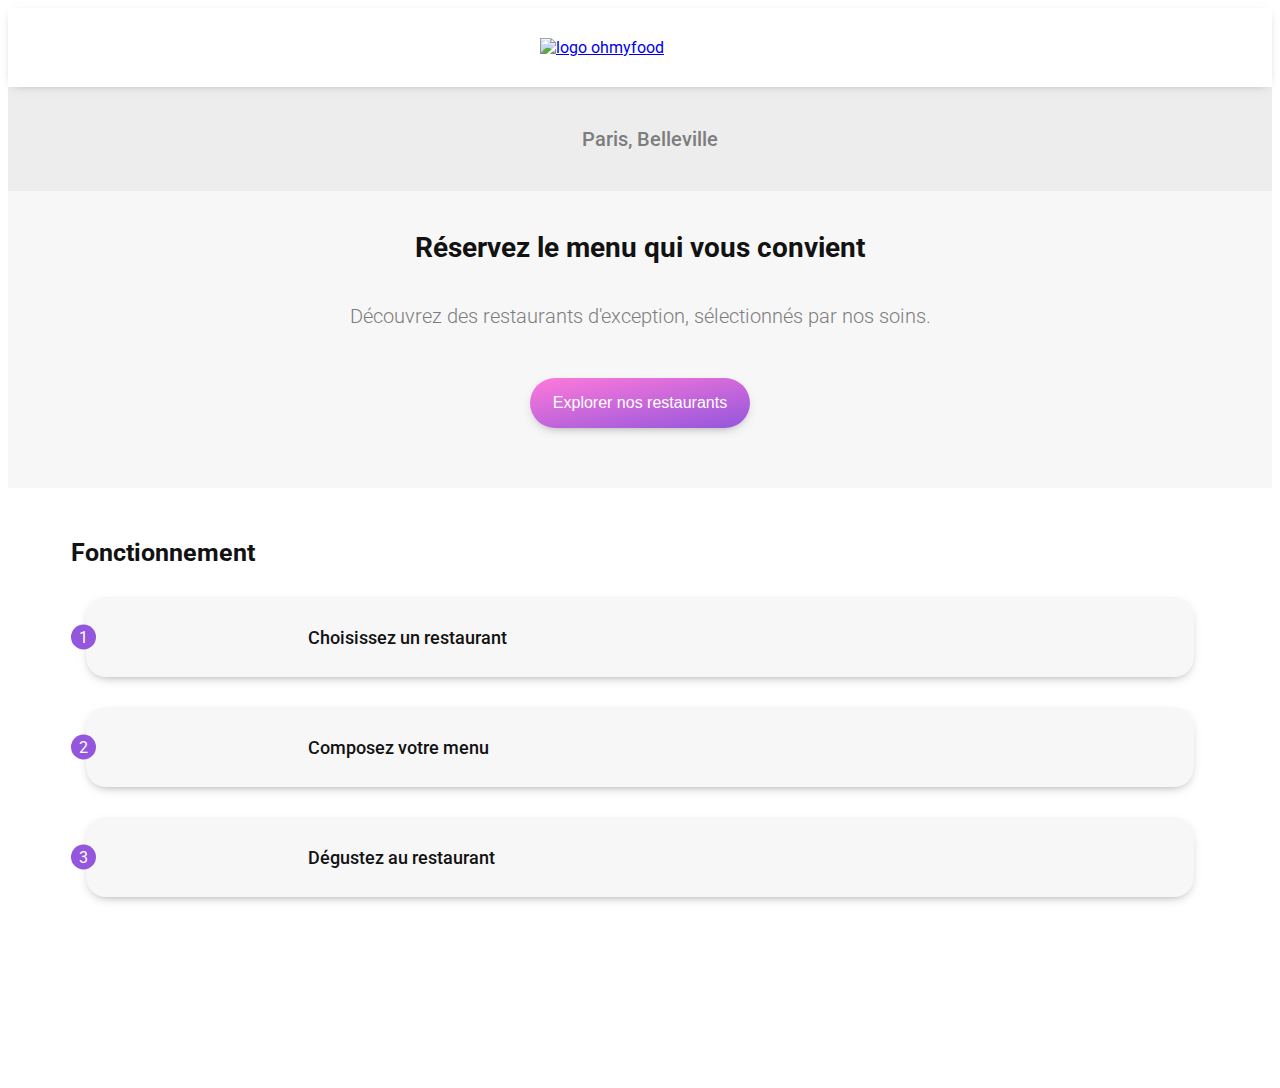
==== index.html @ c69677ab "Creation des section location, menu d'exploration et instructions" ====
<!DOCTYPE html>
<html lang="fr">

<head>
    <meta charset="UTF-8">
    <meta http-equiv="X-UA-Compatible" content="IE=edge">
    <meta name="viewport" content="width=device-width, initial-scale=1.0">
    <link rel="stylesheet" href="normalise.css">
    <link rel="stylesheet" href="css/main.css">
    <script src="https://kit.fontawesome.com/1bbc083b7a.js" crossorigin="anonymous"></script>
    <title>Ohmyfood</title>
</head>

<body>
    <header>
        <nav>
            <a href="#"><img src="Content/images/logo/ohmyfood.png" alt="logo ohmyfood"></a>
        </nav>
    </header>

    <main>
        <div class="location">
            <i class="fa-solid fa-location-dot"></i>
            <p>Paris, Belleville</p>
        </div>

        <section class="menu_exploration">
            <h1>Réservez le menu qui vous convient</h1>
            <p>Découvrez des restaurants d'exception, sélectionnés par nos soins.</p>
            <a href="#"><button class="btn_exploration btn-pink">Explorer nos restaurants</button></a>
        </section>

        <section class="instructions">
            <h2>Fonctionnement</h2>

            <div class="instructions_step">
                <span>1</span>
                <i class="fa-solid fa-mobile-screen"></i>
                <p>Choisissez un restaurant</p>
            </div>

            <div class="instructions_step">
                <span>2</span>
                <i class="fa-solid fa-list"></i>
                <p>Composez votre menu</p>

            </div>
            <div class="instructions_step">
                <span>3</span>
                <i class="fa-solid fa-store"></i>
                <p>Dégustez au restaurant</p>
            </div>

        </section>
    </main>

</body>

</html>
---- css/main.css ----
@import url("https://fonts.googleapis.com/css2?family=Roboto:wght@100;300;400;500;700;900&display=swap");
html {
  -webkit-box-sizing: border-box;
          box-sizing: border-box;
}

h2 {
  font-size: 25px;
  font-weight: 700;
  color: #121212;
}

body {
  font-family: 'Roboto', sans-serif;
}

header {
  -webkit-box-shadow: 0px 2px 10px -6px #7D7D7D;
          box-shadow: 0px 2px 10px -6px #7D7D7D;
  z-index: z;
}

header img {
  display: block;
  width: 200px;
  height: auto;
  margin: auto;
  padding: 30px 0;
}

.location {
  position: relative;
  z-index: -1;
  display: -webkit-box;
  display: -ms-flexbox;
  display: flex;
  -webkit-box-orient: horizontal;
  -webkit-box-direction: normal;
      -ms-flex-direction: row;
          flex-direction: row;
  -webkit-box-align: center;
      -ms-flex-align: center;
          align-items: center;
  -webkit-box-pack: center;
      -ms-flex-pack: center;
          justify-content: center;
  background-color: #EDEDED;
  padding: 20px 0;
}

.location i,
.location p {
  padding: 0 10px;
  font-size: 20px;
}

.location p {
  font-weight: 500;
  color: #7D7D7D;
}

.menu_exploration {
  background-color: #F7F7F7;
  display: -webkit-box;
  display: -ms-flexbox;
  display: flex;
  -webkit-box-orient: vertical;
  -webkit-box-direction: normal;
      -ms-flex-direction: column;
          flex-direction: column;
  -webkit-box-align: center;
      -ms-flex-align: center;
          align-items: center;
  -webkit-box-pack: space-evenly;
      -ms-flex-pack: space-evenly;
          justify-content: space-evenly;
}

.menu_exploration h1 {
  margin: 40px 0 20px 0;
  font-size: 28px;
  font-weight: 700;
  width: 70%;
  text-align: center;
  color: #121212;
}

.menu_exploration p {
  font-size: 20px;
  font-weight: 300;
  width: 80%;
  color: #7D7D7D;
  text-align: center;
}

.menu_exploration .btn_exploration {
  margin: 30px 0 60px 0;
  background: linear-gradient(170deg, #FF79DA, #9356DC);
  border: none;
  color: white;
  width: 220px;
  height: 50px;
  border-radius: 25px;
  font-size: 16px;
  font-weight: 300;
  -webkit-box-shadow: 0px 4px 12px -6px #7D7D7D;
          box-shadow: 0px 4px 12px -6px #7D7D7D;
  -webkit-transform: scale(1);
          transform: scale(1);
}

.menu_exploration .btn_exploration:hover {
  cursor: pointer;
  -webkit-transition: -webkit-transform 200ms ease, -webkit-box-shadow 200ms ease;
  transition: -webkit-transform 200ms ease, -webkit-box-shadow 200ms ease;
  transition: transform 200ms ease, box-shadow 200ms ease;
  transition: transform 200ms ease, box-shadow 200ms ease, -webkit-transform 200ms ease, -webkit-box-shadow 200ms ease;
  -webkit-transform: scale(1.05);
          transform: scale(1.05);
  -webkit-box-shadow: 0px 8px 20px -8px #7D7D7D;
          box-shadow: 0px 8px 20px -8px #7D7D7D;
}

.instructions {
  width: 90%;
  height: 500px;
  margin: 50px auto;
}

.instructions_step {
  position: relative;
  display: -webkit-box;
  display: -ms-flexbox;
  display: flex;
  -webkit-box-orient: horizontal;
  -webkit-box-direction: normal;
      -ms-flex-direction: row;
          flex-direction: row;
  -webkit-box-align: center;
      -ms-flex-align: center;
          align-items: center;
  background-color: #F7F7F7;
  height: 80px;
  margin: 30px 15px;
  border-radius: 20px;
  -webkit-box-shadow: 0px 4px 12px -6px #7D7D7D;
          box-shadow: 0px 4px 12px -6px #7D7D7D;
}

.instructions_step span {
  display: -webkit-box;
  display: -ms-flexbox;
  display: flex;
  -webkit-box-align: center;
      -ms-flex-align: center;
          align-items: center;
  -webkit-box-pack: center;
      -ms-flex-pack: center;
          justify-content: center;
  position: absolute;
  top: 50%;
  left: -15px;
  -webkit-transform: translate(0, -50%);
          transform: translate(0, -50%);
  background-color: #9356DC;
  color: white;
  width: 25px;
  height: 25px;
  border-radius: 50%;
}

.instructions_step i {
  width: 10px;
  font-size: 20px;
  margin: auto;
  color: #7D7D7D;
}

.instructions_step p {
  width: 80%;
  font-size: 18px;
  font-weight: 500;
  color: #121212;
}

.instructions_step:hover {
  -webkit-transition: background-color 200ms ease;
  transition: background-color 200ms ease;
  background: #f4eefc;
}

.instructions_step:hover i {
  color: #9356DC;
}
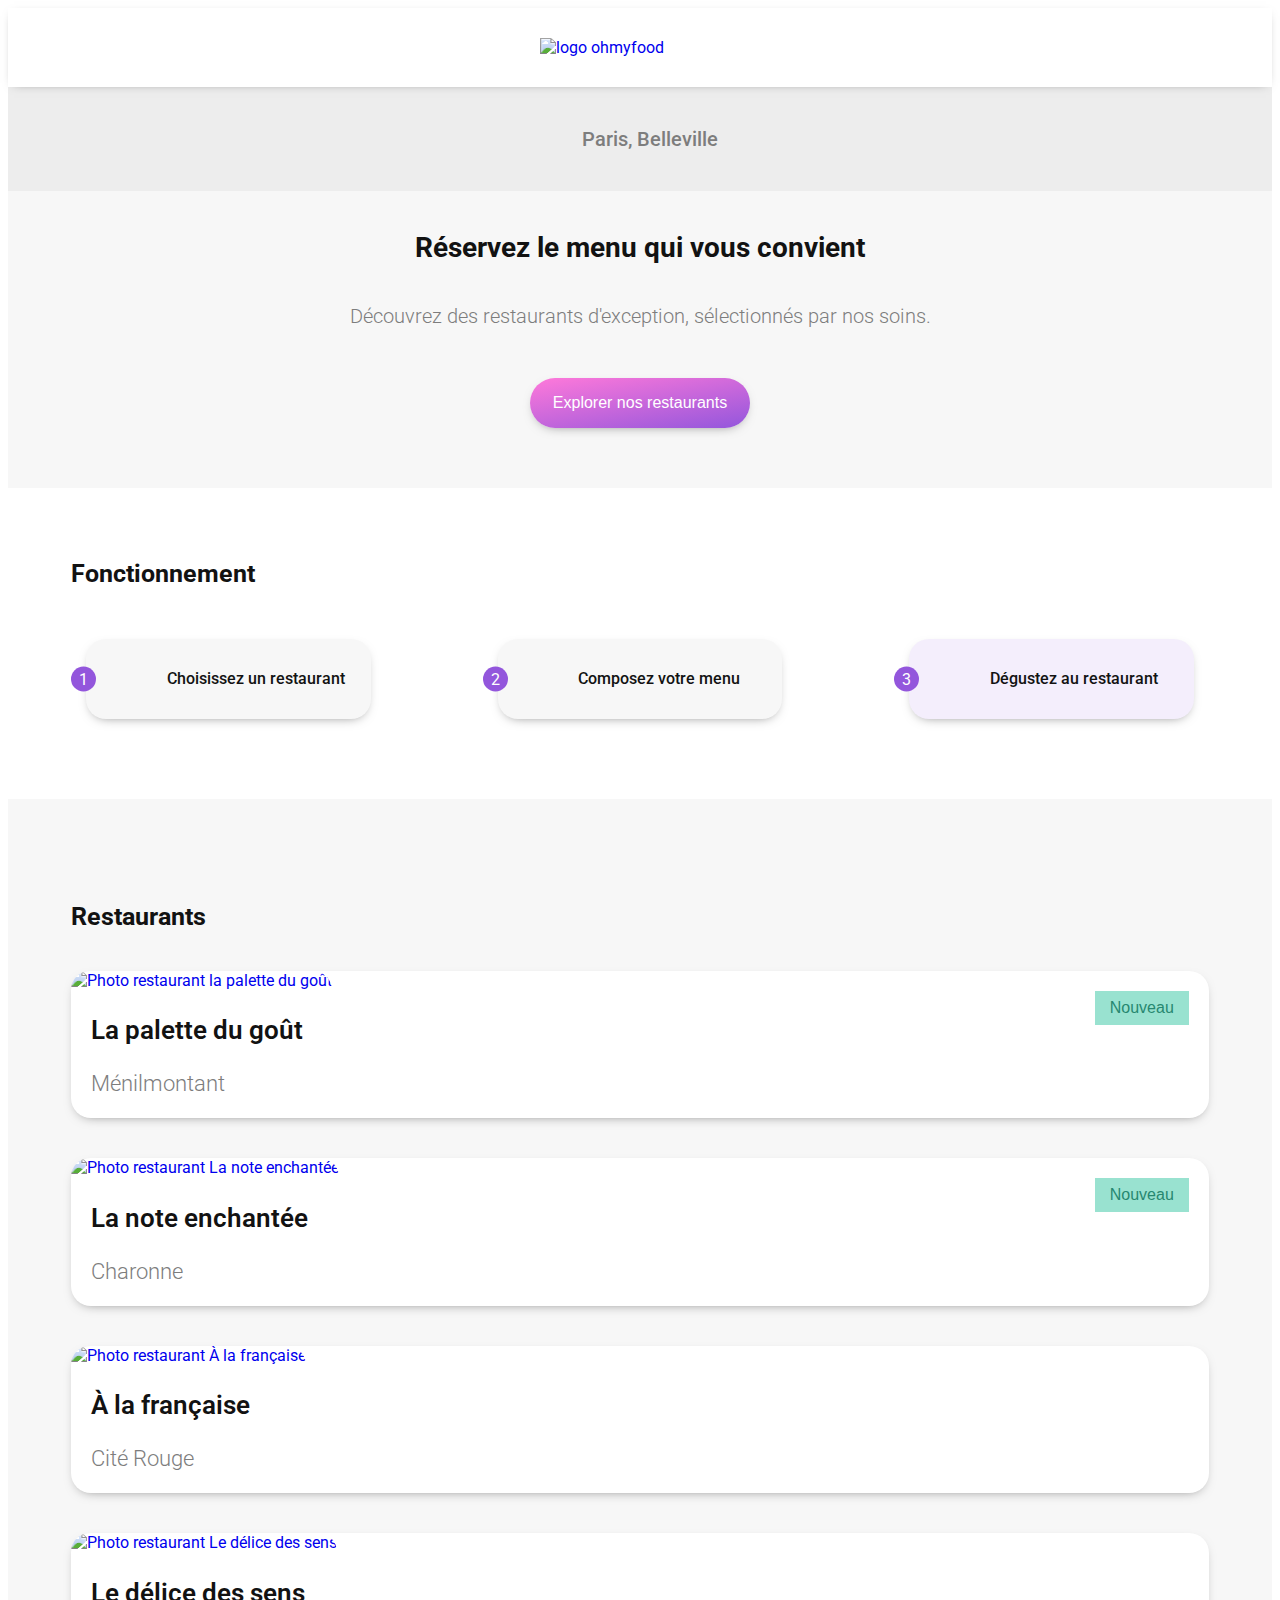
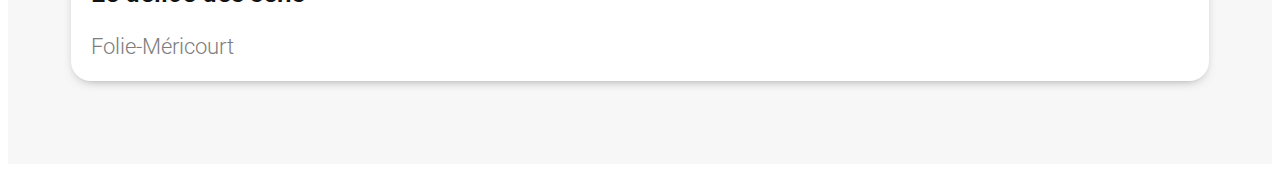
==== commit 27f1d30a: "Ajout de la section Restaurants" ====
--- a/index.html
+++ b/index.html
@@ -27,7 +27,7 @@
         <section class="menu_exploration">
             <h1>Réservez le menu qui vous convient</h1>
             <p>Découvrez des restaurants d'exception, sélectionnés par nos soins.</p>
-            <a href="#"><button class="btn_exploration btn-pink">Explorer nos restaurants</button></a>
+            <a href="#restaurants"><button class="btn_exploration btn-pink">Explorer nos restaurants</button></a>
         </section>
 
         <section class="instructions">
@@ -43,13 +43,69 @@
                 <span>2</span>
                 <i class="fa-solid fa-list"></i>
                 <p>Composez votre menu</p>
+            </div>
 
-            </div>
             <div class="instructions_step">
                 <span>3</span>
                 <i class="fa-solid fa-store"></i>
                 <p>Dégustez au restaurant</p>
             </div>
+        </section>
+
+        <section class="restaurants_container" id="restaurants">
+            <h2>Restaurants</h2>
+            <article class="restaurant_article">
+                <a href="#">
+                    <img src="Content/images/restaurants/jay-wennington-N_Y88TWmGwA-unsplash.jpg"
+                        alt="Photo restaurant la palette du goût">
+                    <button class="btn_new">Nouveau</button>
+                    <div>
+                        <h3>La palette du goût</h3>
+                        <p>Ménilmontant</p>
+                    </div>
+                </a>
+                <i class="fa-solid fa-heart"></i>
+            </article>
+
+            <article class="restaurant_article">
+                <a href="#">
+                    <img src="Content/images/restaurants/stil-u2Lp8tXIcjw-unsplash.jpg"
+                        alt="Photo restaurant La note enchantée">
+                    <button class="btn_new">Nouveau</button>
+                    <div>
+                        <h3>La note enchantée </h3>
+                        <p>Charonne</p>
+                    </div>
+                </a>
+                <i class="fa-solid fa-heart"></i>
+            </article>
+
+            <article class="restaurant_article">
+                <a href="#">
+                    <img src="Content/images/restaurants/toa-heftiba-DQKerTsQwi0-unsplash.jpg"
+                        alt="Photo restaurant À la française">
+
+                    <div>
+                        <h3>À la française </h3>
+                        <p>Cité Rouge</p>
+                    </div>
+                </a>
+                <i class="fa-solid fa-heart"></i>
+            </article>
+
+            <article class="restaurant_article">
+                <a href="#">
+                    <img src="Content/images/restaurants/louis-hansel-shotsoflouis-qNBGVyOCY8Q-unsplash.jpg"
+                        alt="Photo restaurant Le délice des sens">
+
+                    <div>
+                        <h3>Le délice des sens </h3>
+                        <p>Folie-Méricourt</p>
+
+                    </div>
+                </a>
+                <i class="fa-solid fa-heart"></i>
+            </article>
 
         </section>
     </main>
--- a/css/main.css
+++ b/css/main.css
@@ -1,7 +1,176 @@
 @import url("https://fonts.googleapis.com/css2?family=Roboto:wght@100;300;400;500;700;900&display=swap");
+@-webkit-keyframes btn-hover {
+  0% {
+    -webkit-transform: scale(1);
+            transform: scale(1);
+  }
+  50% {
+    -webkit-transform: scale(1.1);
+            transform: scale(1.1);
+  }
+  100% {
+    -webkit-transform: scale(1);
+            transform: scale(1);
+  }
+}
+@keyframes btn-hover {
+  0% {
+    -webkit-transform: scale(1);
+            transform: scale(1);
+  }
+  50% {
+    -webkit-transform: scale(1.1);
+            transform: scale(1.1);
+  }
+  100% {
+    -webkit-transform: scale(1);
+            transform: scale(1);
+  }
+}
+
+@-webkit-keyframes hearthover {
+  0% {
+    -webkit-animation-timing-function: ease-out;
+            animation-timing-function: ease-out;
+    -webkit-transform: scale(1);
+            transform: scale(1);
+    -webkit-transform-origin: center center;
+            transform-origin: center center;
+  }
+  10% {
+    -webkit-animation-timing-function: ease-in;
+            animation-timing-function: ease-in;
+    -webkit-transform: scale(0.91);
+            transform: scale(0.91);
+  }
+  17% {
+    -webkit-animation-timing-function: ease-out;
+            animation-timing-function: ease-out;
+    -webkit-transform: scale(0.98);
+            transform: scale(0.98);
+  }
+  33% {
+    -webkit-animation-timing-function: ease-in;
+            animation-timing-function: ease-in;
+    -webkit-transform: scale(0.87);
+            transform: scale(0.87);
+  }
+  45% {
+    -webkit-animation-timing-function: ease-out;
+            animation-timing-function: ease-out;
+    -webkit-transform: scale(1);
+            transform: scale(1);
+  }
+}
+
+@keyframes hearthover {
+  0% {
+    -webkit-animation-timing-function: ease-out;
+            animation-timing-function: ease-out;
+    -webkit-transform: scale(1);
+            transform: scale(1);
+    -webkit-transform-origin: center center;
+            transform-origin: center center;
+  }
+  10% {
+    -webkit-animation-timing-function: ease-in;
+            animation-timing-function: ease-in;
+    -webkit-transform: scale(0.91);
+            transform: scale(0.91);
+  }
+  17% {
+    -webkit-animation-timing-function: ease-out;
+            animation-timing-function: ease-out;
+    -webkit-transform: scale(0.98);
+            transform: scale(0.98);
+  }
+  33% {
+    -webkit-animation-timing-function: ease-in;
+            animation-timing-function: ease-in;
+    -webkit-transform: scale(0.87);
+            transform: scale(0.87);
+  }
+  45% {
+    -webkit-animation-timing-function: ease-out;
+            animation-timing-function: ease-out;
+    -webkit-transform: scale(1);
+            transform: scale(1);
+  }
+}
+
+@-webkit-keyframes heart-is-liked {
+  0% {
+    color: #7D7D7D;
+    -webkit-transform: scale3d(1, 1, 1);
+            transform: scale3d(1, 1, 1);
+  }
+  30% {
+    -webkit-transform: scale3d(1.25, 0.75, 1);
+            transform: scale3d(1.25, 0.75, 1);
+  }
+  40% {
+    -webkit-transform: scale3d(0.75, 1.25, 1);
+            transform: scale3d(0.75, 1.25, 1);
+  }
+  50% {
+    -webkit-transform: scale3d(1.15, 0.85, 1);
+            transform: scale3d(1.15, 0.85, 1);
+  }
+  65% {
+    -webkit-transform: scale3d(0.95, 1.05, 1);
+            transform: scale3d(0.95, 1.05, 1);
+  }
+  75% {
+    -webkit-transform: scale3d(1.05, 0.95, 1);
+            transform: scale3d(1.05, 0.95, 1);
+  }
+  100% {
+    color: #9356DC;
+    -webkit-transform: scale3d(1, 1, 1);
+            transform: scale3d(1, 1, 1);
+  }
+}
+
+@keyframes heart-is-liked {
+  0% {
+    color: #7D7D7D;
+    -webkit-transform: scale3d(1, 1, 1);
+            transform: scale3d(1, 1, 1);
+  }
+  30% {
+    -webkit-transform: scale3d(1.25, 0.75, 1);
+            transform: scale3d(1.25, 0.75, 1);
+  }
+  40% {
+    -webkit-transform: scale3d(0.75, 1.25, 1);
+            transform: scale3d(0.75, 1.25, 1);
+  }
+  50% {
+    -webkit-transform: scale3d(1.15, 0.85, 1);
+            transform: scale3d(1.15, 0.85, 1);
+  }
+  65% {
+    -webkit-transform: scale3d(0.95, 1.05, 1);
+            transform: scale3d(0.95, 1.05, 1);
+  }
+  75% {
+    -webkit-transform: scale3d(1.05, 0.95, 1);
+            transform: scale3d(1.05, 0.95, 1);
+  }
+  100% {
+    color: #9356DC;
+    -webkit-transform: scale3d(1, 1, 1);
+            transform: scale3d(1, 1, 1);
+  }
+}
+
 html {
   -webkit-box-sizing: border-box;
           box-sizing: border-box;
+}
+
+* {
+  text-decoration: none;
 }
 
 h2 {
@@ -28,73 +197,7 @@
   padding: 30px 0;
 }
 
-.location {
-  position: relative;
-  z-index: -1;
-  display: -webkit-box;
-  display: -ms-flexbox;
-  display: flex;
-  -webkit-box-orient: horizontal;
-  -webkit-box-direction: normal;
-      -ms-flex-direction: row;
-          flex-direction: row;
-  -webkit-box-align: center;
-      -ms-flex-align: center;
-          align-items: center;
-  -webkit-box-pack: center;
-      -ms-flex-pack: center;
-          justify-content: center;
-  background-color: #EDEDED;
-  padding: 20px 0;
-}
-
-.location i,
-.location p {
-  padding: 0 10px;
-  font-size: 20px;
-}
-
-.location p {
-  font-weight: 500;
-  color: #7D7D7D;
-}
-
-.menu_exploration {
-  background-color: #F7F7F7;
-  display: -webkit-box;
-  display: -ms-flexbox;
-  display: flex;
-  -webkit-box-orient: vertical;
-  -webkit-box-direction: normal;
-      -ms-flex-direction: column;
-          flex-direction: column;
-  -webkit-box-align: center;
-      -ms-flex-align: center;
-          align-items: center;
-  -webkit-box-pack: space-evenly;
-      -ms-flex-pack: space-evenly;
-          justify-content: space-evenly;
-}
-
-.menu_exploration h1 {
-  margin: 40px 0 20px 0;
-  font-size: 28px;
-  font-weight: 700;
-  width: 70%;
-  text-align: center;
-  color: #121212;
-}
-
-.menu_exploration p {
-  font-size: 20px;
-  font-weight: 300;
-  width: 80%;
-  color: #7D7D7D;
-  text-align: center;
-}
-
-.menu_exploration .btn_exploration {
-  margin: 30px 0 60px 0;
+.btn-pink {
   background: linear-gradient(170deg, #FF79DA, #9356DC);
   border: none;
   color: white;
@@ -109,22 +212,18 @@
           transform: scale(1);
 }
 
-.menu_exploration .btn_exploration:hover {
-  cursor: pointer;
-  -webkit-transition: -webkit-transform 200ms ease, -webkit-box-shadow 200ms ease;
-  transition: -webkit-transform 200ms ease, -webkit-box-shadow 200ms ease;
-  transition: transform 200ms ease, box-shadow 200ms ease;
-  transition: transform 200ms ease, box-shadow 200ms ease, -webkit-transform 200ms ease, -webkit-box-shadow 200ms ease;
+.btn-pink:not(:hover) {
+  -webkit-animation: btn-hover 1s ease 2s 1 normal forwards;
+          animation: btn-hover 1s ease 2s 1 normal forwards;
+}
+
+.btn-pink:hover {
   -webkit-transform: scale(1.05);
           transform: scale(1.05);
-  -webkit-box-shadow: 0px 8px 20px -8px #7D7D7D;
-          box-shadow: 0px 8px 20px -8px #7D7D7D;
-}
-
-.instructions {
-  width: 90%;
-  height: 500px;
-  margin: 50px auto;
+  -webkit-transition: -webkit-transform 200ms ease-in-out;
+  transition: -webkit-transform 200ms ease-in-out;
+  transition: transform 200ms ease-in-out;
+  transition: transform 200ms ease-in-out, -webkit-transform 200ms ease-in-out;
 }
 
 .instructions_step {
@@ -183,12 +282,210 @@
   color: #121212;
 }
 
-.instructions_step:hover {
-  -webkit-transition: background-color 200ms ease;
-  transition: background-color 200ms ease;
+.instructions_step:nth-child(4) {
   background: #f4eefc;
 }
 
-.instructions_step:hover i {
+.instructions_step:nth-child(4) i {
   color: #9356DC;
 }
+
+.btn_new {
+  background-color: #99E2D0;
+  color: #278870;
+  border: none;
+  padding: 8px 15px;
+  font-size: 16px;
+  font-weight: 400;
+}
+
+.restaurant_article {
+  height: auto;
+  margin: 20px 0;
+  position: relative;
+  border-radius: 20px;
+  -webkit-box-shadow: 0px 4px 12px -6px #7D7D7D;
+          box-shadow: 0px 4px 12px -6px #7D7D7D;
+  background-color: white;
+}
+
+.restaurant_article .btn_new {
+  position: absolute;
+  top: 0%;
+  right: 0%;
+  margin: 20px;
+}
+
+.restaurant_article img {
+  width: 100%;
+  height: 180px;
+  -o-object-fit: cover;
+     object-fit: cover;
+  border-top-left-radius: 20px;
+  border-top-right-radius: 20px;
+}
+
+.restaurant_article div {
+  width: 100%;
+  font-size: 22px;
+  width: 50%;
+  margin: 20px;
+}
+
+.restaurant_article div h3 {
+  font-weight: 600;
+  color: #121212;
+}
+
+.restaurant_article div p {
+  font-weight: 300;
+  margin-top: 10px;
+  color: #7D7D7D;
+}
+
+.restaurant_article i {
+  position: absolute;
+  bottom: 5%;
+  right: 2%;
+  font-size: 30px;
+  margin: 20px;
+  color: #121212;
+  -webkit-transform: translate(0%, 0%);
+          transform: translate(0%, 0%);
+  color: #7D7D7D;
+}
+
+.restaurant_article i:hover {
+  -webkit-animation: hearthover 2s ease 0s infinite normal forwards;
+          animation: hearthover 2s ease 0s infinite normal forwards;
+}
+
+.restaurant_article i:active {
+  -webkit-animation: heart-is-liked 2s ease 0s 1 normal forwards;
+          animation: heart-is-liked 2s ease 0s 1 normal forwards;
+}
+
+.location {
+  position: relative;
+  z-index: -1;
+  display: -webkit-box;
+  display: -ms-flexbox;
+  display: flex;
+  -webkit-box-orient: horizontal;
+  -webkit-box-direction: normal;
+      -ms-flex-direction: row;
+          flex-direction: row;
+  -webkit-box-align: center;
+      -ms-flex-align: center;
+          align-items: center;
+  -webkit-box-pack: center;
+      -ms-flex-pack: center;
+          justify-content: center;
+  background-color: #EDEDED;
+  padding: 20px 0;
+}
+
+.location i,
+.location p {
+  padding: 0 10px;
+  font-size: 20px;
+}
+
+.location p {
+  font-weight: 500;
+  color: #7D7D7D;
+}
+
+.menu_exploration {
+  background-color: #F7F7F7;
+  display: -webkit-box;
+  display: -ms-flexbox;
+  display: flex;
+  -webkit-box-orient: vertical;
+  -webkit-box-direction: normal;
+      -ms-flex-direction: column;
+          flex-direction: column;
+  -webkit-box-align: center;
+      -ms-flex-align: center;
+          align-items: center;
+  -webkit-box-pack: space-evenly;
+      -ms-flex-pack: space-evenly;
+          justify-content: space-evenly;
+}
+
+.menu_exploration h1 {
+  margin: 40px 0 20px 0;
+  font-size: 28px;
+  font-weight: 700;
+  width: 70%;
+  text-align: center;
+  color: #121212;
+}
+
+.menu_exploration p {
+  font-size: 20px;
+  font-weight: 300;
+  width: 80%;
+  color: #7D7D7D;
+  text-align: center;
+}
+
+.menu_exploration .btn_exploration {
+  margin: 30px 0 60px 0;
+}
+
+.instructions {
+  width: 90%;
+  height: 380px;
+  margin: 50px auto;
+}
+
+.restaurants_container {
+  height: auto;
+  display: -webkit-box;
+  display: -ms-flexbox;
+  display: flex;
+  -webkit-box-orient: vertical;
+  -webkit-box-direction: normal;
+      -ms-flex-direction: column;
+          flex-direction: column;
+  -webkit-box-pack: space-evenly;
+      -ms-flex-pack: space-evenly;
+          justify-content: space-evenly;
+  margin: auto;
+  padding: 5%;
+  background-color: #F7F7F7;
+}
+
+.restaurants_container h2 {
+  margin: 40px 0 20px 0;
+}
+
+@media (min-width: 902px) {
+  .instructions {
+    display: -webkit-box;
+    display: -ms-flexbox;
+    display: flex;
+    -webkit-box-orient: horizontal;
+    -webkit-box-direction: normal;
+        -ms-flex-direction: row;
+            flex-direction: row;
+    -ms-flex-wrap: wrap;
+        flex-wrap: wrap;
+    -webkit-box-pack: justify;
+        -ms-flex-pack: justify;
+            justify-content: space-between;
+    height: auto;
+  }
+  .instructions h2 {
+    width: 100%;
+  }
+  .instructions_step {
+    width: 25%;
+  }
+  .instructions_step p {
+    width: 70%;
+    font-size: 16px;
+    margin: 5px;
+  }
+}
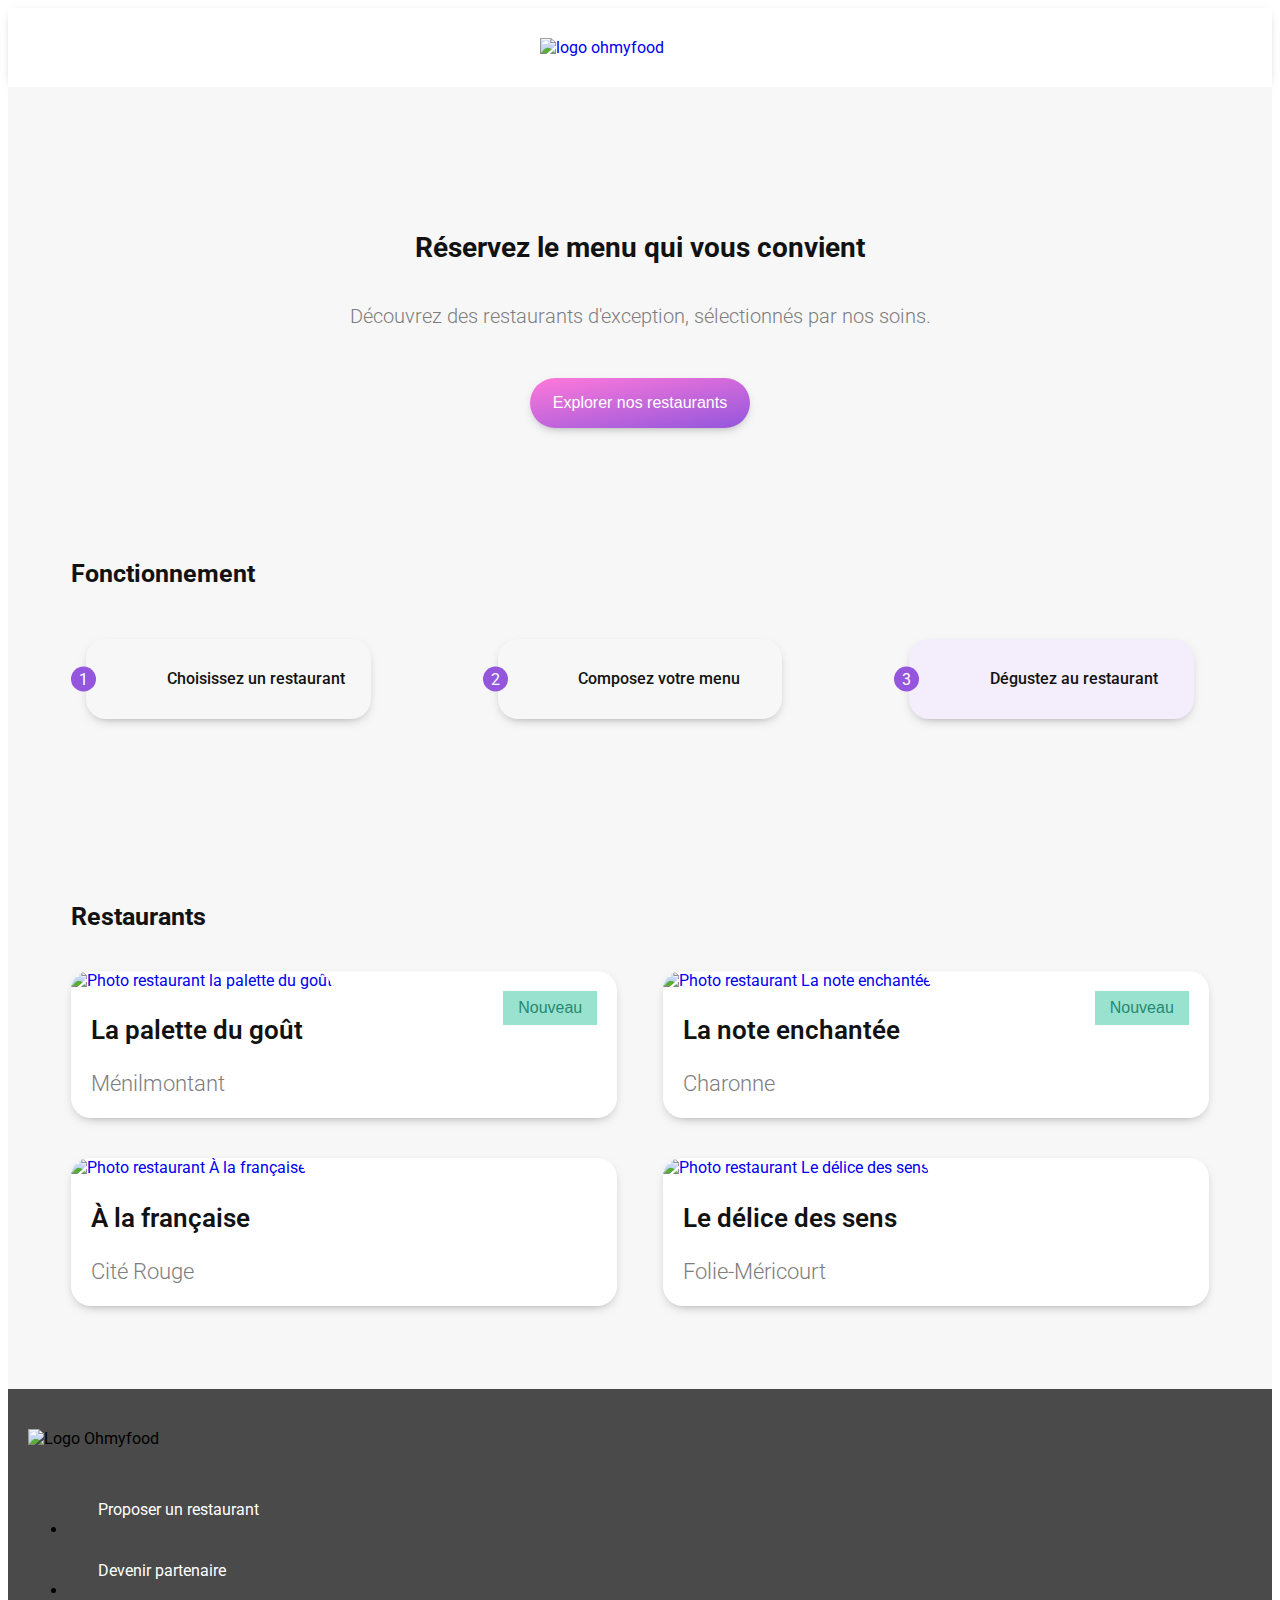
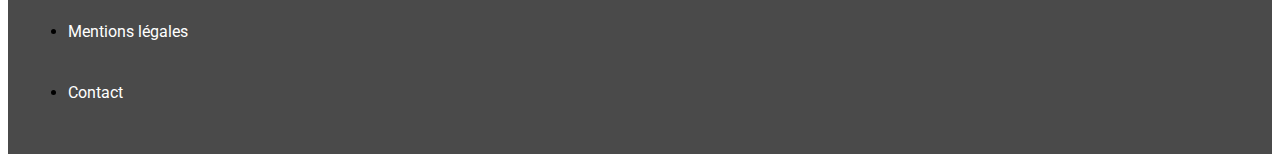
==== commit 6157d981: "Creation de la page de menu la palette du gout" ====
--- a/index.html
+++ b/index.html
@@ -5,7 +5,7 @@
     <meta charset="UTF-8">
     <meta http-equiv="X-UA-Compatible" content="IE=edge">
     <meta name="viewport" content="width=device-width, initial-scale=1.0">
-    <link rel="stylesheet" href="normalise.css">
+    <link rel="stylesheet" href="css/normalise.css">
     <link rel="stylesheet" href="css/main.css">
     <script src="https://kit.fontawesome.com/1bbc083b7a.js" crossorigin="anonymous"></script>
     <title>Ohmyfood</title>
@@ -53,7 +53,9 @@
         </section>
 
         <section class="restaurants_container" id="restaurants">
+
             <h2>Restaurants</h2>
+
             <article class="restaurant_article">
                 <a href="#">
                     <img src="Content/images/restaurants/jay-wennington-N_Y88TWmGwA-unsplash.jpg"
@@ -64,7 +66,8 @@
                         <p>Ménilmontant</p>
                     </div>
                 </a>
-                <i class="fa-solid fa-heart"></i>
+                <i class="btn_heart fa-solid fa-heart"></i>
+
             </article>
 
             <article class="restaurant_article">
@@ -77,7 +80,7 @@
                         <p>Charonne</p>
                     </div>
                 </a>
-                <i class="fa-solid fa-heart"></i>
+                <i class="btn_heart fa-regular fa-heart "></i>
             </article>
 
             <article class="restaurant_article">
@@ -90,7 +93,7 @@
                         <p>Cité Rouge</p>
                     </div>
                 </a>
-                <i class="fa-solid fa-heart"></i>
+                <i class="btn_heart fa-solid fa-heart"></i>
             </article>
 
             <article class="restaurant_article">
@@ -104,12 +107,41 @@
 
                     </div>
                 </a>
-                <i class="fa-solid fa-heart"></i>
+                <i class="btn_heart fa-solid fa-heart"></i>
             </article>
 
         </section>
     </main>
 
+    <footer>
+        <div class="footer">
+            <img src="Content/images/logo/ohmyfood@2x.svg" alt="Logo Ohmyfood">
+            <ul>
+                <li>
+                    <a href="#">
+                        <i class="fa-solid fa-utensils"></i>
+                        <p>Proposer un restaurant</p>
+                    </a>
+                </li>
+                <li>
+                    <a href="#">
+                        <i class="fa-solid fa-handshake-angle"></i>
+                        <p>Devenir partenaire</p>
+                    </a>
+                </li>
+                <li>
+                    <a href="#">
+                        <p>Mentions légales</p>
+                    </a>
+                </li>
+                <li>
+                    <a href="#">
+                        <p>Contact</p>
+                    </a>
+                </li>
+            </ul>
+        </div>
+    </footer>
 </body>
 
 </html>--- a/css/main.css
+++ b/css/main.css
@@ -1,5 +1,5 @@
-@import url("https://fonts.googleapis.com/css2?family=Roboto:wght@100;300;400;500;700;900&display=swap");
-@-webkit-keyframes btn-hover {
+@import url("https://fonts.googleapis.com/css2?family=Roboto:wght@100;300;400;500;700;900&family=Shrikhand&display=swap");
+@-webkit-keyframes btn-grab-attention {
   0% {
     -webkit-transform: scale(1);
             transform: scale(1);
@@ -13,7 +13,7 @@
             transform: scale(1);
   }
 }
-@keyframes btn-hover {
+@keyframes btn-grab-attention {
   0% {
     -webkit-transform: scale(1);
             transform: scale(1);
@@ -25,6 +25,40 @@
   100% {
     -webkit-transform: scale(1);
             transform: scale(1);
+  }
+}
+
+@-webkit-keyframes btn-hover {
+  0% {
+    -webkit-box-shadow: 0px 4px 12px -6px #7D7D7D;
+            box-shadow: 0px 4px 12px -6px #7D7D7D;
+    opacity: 100%;
+    -webkit-transform: scale(1);
+            transform: scale(1);
+  }
+  100% {
+    -webkit-box-shadow: 0px 6px 16px -4px #7D7D7D;
+            box-shadow: 0px 6px 16px -4px #7D7D7D;
+    opacity: 95%;
+    -webkit-transform: scale(1.05);
+            transform: scale(1.05);
+  }
+}
+
+@keyframes btn-hover {
+  0% {
+    -webkit-box-shadow: 0px 4px 12px -6px #7D7D7D;
+            box-shadow: 0px 4px 12px -6px #7D7D7D;
+    opacity: 100%;
+    -webkit-transform: scale(1);
+            transform: scale(1);
+  }
+  100% {
+    -webkit-box-shadow: 0px 6px 16px -4px #7D7D7D;
+            box-shadow: 0px 6px 16px -4px #7D7D7D;
+    opacity: 95%;
+    -webkit-transform: scale(1.05);
+            transform: scale(1.05);
   }
 }
 
@@ -100,7 +134,9 @@
 
 @-webkit-keyframes heart-is-liked {
   0% {
-    color: #7D7D7D;
+    background: linear-gradient(170deg, #FF79DA, #9356DC);
+    -webkit-background-clip: text;
+    color: transparent;
     -webkit-transform: scale3d(1, 1, 1);
             transform: scale3d(1, 1, 1);
   }
@@ -125,7 +161,9 @@
             transform: scale3d(1.05, 0.95, 1);
   }
   100% {
-    color: #9356DC;
+    background: linear-gradient(170deg, #FF79DA, #9356DC);
+    -webkit-background-clip: text;
+    color: transparent;
     -webkit-transform: scale3d(1, 1, 1);
             transform: scale3d(1, 1, 1);
   }
@@ -133,7 +171,9 @@
 
 @keyframes heart-is-liked {
   0% {
-    color: #7D7D7D;
+    background: linear-gradient(170deg, #FF79DA, #9356DC);
+    -webkit-background-clip: text;
+    color: transparent;
     -webkit-transform: scale3d(1, 1, 1);
             transform: scale3d(1, 1, 1);
   }
@@ -158,7 +198,9 @@
             transform: scale3d(1.05, 0.95, 1);
   }
   100% {
-    color: #9356DC;
+    background: linear-gradient(170deg, #FF79DA, #9356DC);
+    -webkit-background-clip: text;
+    color: transparent;
     -webkit-transform: scale3d(1, 1, 1);
             transform: scale3d(1, 1, 1);
   }
@@ -195,6 +237,37 @@
   height: auto;
   margin: auto;
   padding: 30px 0;
+}
+
+.footer {
+  background: #4a4a4a;
+  padding: 20px;
+}
+
+.footer img {
+  width: 100px;
+  height: auto;
+  margin: 20px 0;
+}
+
+.footer a {
+  margin: 10px 0;
+  color: white;
+  display: -webkit-box;
+  display: -ms-flexbox;
+  display: flex;
+  -webkit-box-orient: horizontal;
+  -webkit-box-direction: normal;
+      -ms-flex-direction: row;
+          flex-direction: row;
+}
+
+.footer a i {
+  width: 30px;
+}
+
+.footer a:hover {
+  color: #FF79DA;
 }
 
 .btn-pink {
@@ -208,22 +281,16 @@
   font-weight: 300;
   -webkit-box-shadow: 0px 4px 12px -6px #7D7D7D;
           box-shadow: 0px 4px 12px -6px #7D7D7D;
-  -webkit-transform: scale(1);
-          transform: scale(1);
 }
 
 .btn-pink:not(:hover) {
-  -webkit-animation: btn-hover 1s ease 2s 1 normal forwards;
-          animation: btn-hover 1s ease 2s 1 normal forwards;
+  -webkit-animation: btn-grab-attention 1s ease 2s 1 normal forwards;
+          animation: btn-grab-attention 1s ease 2s 1 normal forwards;
 }
 
 .btn-pink:hover {
-  -webkit-transform: scale(1.05);
-          transform: scale(1.05);
-  -webkit-transition: -webkit-transform 200ms ease-in-out;
-  transition: -webkit-transform 200ms ease-in-out;
-  transition: transform 200ms ease-in-out;
-  transition: transform 200ms ease-in-out, -webkit-transform 200ms ease-in-out;
+  -webkit-animation: btn-hover 200ms ease-in 1 normal forwards;
+          animation: btn-hover 200ms ease-in 1 normal forwards;
 }
 
 .instructions_step {
@@ -299,51 +366,7 @@
   font-weight: 400;
 }
 
-.restaurant_article {
-  height: auto;
-  margin: 20px 0;
-  position: relative;
-  border-radius: 20px;
-  -webkit-box-shadow: 0px 4px 12px -6px #7D7D7D;
-          box-shadow: 0px 4px 12px -6px #7D7D7D;
-  background-color: white;
-}
-
-.restaurant_article .btn_new {
-  position: absolute;
-  top: 0%;
-  right: 0%;
-  margin: 20px;
-}
-
-.restaurant_article img {
-  width: 100%;
-  height: 180px;
-  -o-object-fit: cover;
-     object-fit: cover;
-  border-top-left-radius: 20px;
-  border-top-right-radius: 20px;
-}
-
-.restaurant_article div {
-  width: 100%;
-  font-size: 22px;
-  width: 50%;
-  margin: 20px;
-}
-
-.restaurant_article div h3 {
-  font-weight: 600;
-  color: #121212;
-}
-
-.restaurant_article div p {
-  font-weight: 300;
-  margin-top: 10px;
-  color: #7D7D7D;
-}
-
-.restaurant_article i {
+.btn_heart {
   position: absolute;
   bottom: 5%;
   right: 2%;
@@ -355,14 +378,60 @@
   color: #7D7D7D;
 }
 
-.restaurant_article i:hover {
+.btn_heart:hover {
+  cursor: pointer;
   -webkit-animation: hearthover 2s ease 0s infinite normal forwards;
           animation: hearthover 2s ease 0s infinite normal forwards;
 }
 
-.restaurant_article i:active {
+.btn_heart:active {
+  cursor: pointer;
   -webkit-animation: heart-is-liked 2s ease 0s 1 normal forwards;
           animation: heart-is-liked 2s ease 0s 1 normal forwards;
+}
+
+.restaurant_article {
+  height: auto;
+  margin: 20px 0;
+  position: relative;
+  border-radius: 20px;
+  -webkit-box-shadow: 0px 4px 12px -6px #7D7D7D;
+          box-shadow: 0px 4px 12px -6px #7D7D7D;
+  background-color: white;
+}
+
+.restaurant_article .btn_new {
+  position: absolute;
+  top: 0%;
+  right: 0%;
+  margin: 20px;
+}
+
+.restaurant_article img {
+  width: 100%;
+  height: 180px;
+  -o-object-fit: cover;
+     object-fit: cover;
+  border-top-left-radius: 20px;
+  border-top-right-radius: 20px;
+}
+
+.restaurant_article div {
+  width: 100%;
+  font-size: 22px;
+  width: 50%;
+  margin: 20px;
+}
+
+.restaurant_article div h3 {
+  font-weight: 600;
+  color: #121212;
+}
+
+.restaurant_article div p {
+  font-weight: 300;
+  margin-top: 10px;
+  color: #7D7D7D;
 }
 
 .location {
@@ -461,7 +530,75 @@
   margin: 40px 0 20px 0;
 }
 
-@media (min-width: 902px) {
+main {
+  background-color: #F7F7F7;
+}
+
+img {
+  height: 250px;
+  width: 100%;
+  -o-object-fit: cover;
+     object-fit: cover;
+}
+
+.main_title {
+  display: -webkit-box;
+  display: -ms-flexbox;
+  display: flex;
+  -webkit-box-orient: horizontal;
+  -webkit-box-direction: normal;
+      -ms-flex-direction: row;
+          flex-direction: row;
+  -webkit-box-align: center;
+      -ms-flex-align: center;
+          align-items: center;
+  position: relative;
+  border-top-left-radius: 30px;
+  border-top-right-radius: 30px;
+}
+
+.main_title h2 {
+  font-family: 'shrikhand', cursive;
+  padding: 30px 10px;
+}
+
+.menu_container {
+  width: 96%;
+  margin: auto;
+}
+
+.menu_container h3 {
+  font-size: 18px;
+  color: #7D7D7D;
+}
+
+.menu_container hr {
+  border: 1px solid #99E2D0;
+  width: 40px;
+  margin-right: 100%;
+}
+
+.menu_container .menu_options {
+  -webkit-box-shadow: 0px 4px 12px -6px #7D7D7D;
+          box-shadow: 0px 4px 12px -6px #7D7D7D;
+  display: -webkit-box;
+  display: -ms-flexbox;
+  display: flex;
+  -webkit-box-orient: horizontal;
+  -webkit-box-direction: normal;
+      -ms-flex-direction: row;
+          flex-direction: row;
+  padding: 20px;
+  margin: 20px auto;
+  border-radius: 15px;
+  background-color: white;
+}
+
+.menu_container .menu_options h4 {
+  width: 80%;
+}
+
+@media (min-width: 992px) {
   .instructions {
     display: -webkit-box;
     display: -ms-flexbox;
@@ -488,4 +625,21 @@
     font-size: 16px;
     margin: 5px;
   }
-}
+  .restaurants_container {
+    -webkit-box-orient: horizontal;
+    -webkit-box-direction: normal;
+        -ms-flex-direction: row;
+            flex-direction: row;
+    -ms-flex-wrap: wrap;
+        flex-wrap: wrap;
+    -webkit-box-pack: justify;
+        -ms-flex-pack: justify;
+            justify-content: space-between;
+  }
+  .restaurants_container h2 {
+    width: 100%;
+  }
+  .restaurants_container .restaurant_article {
+    width: 48%;
+  }
+}
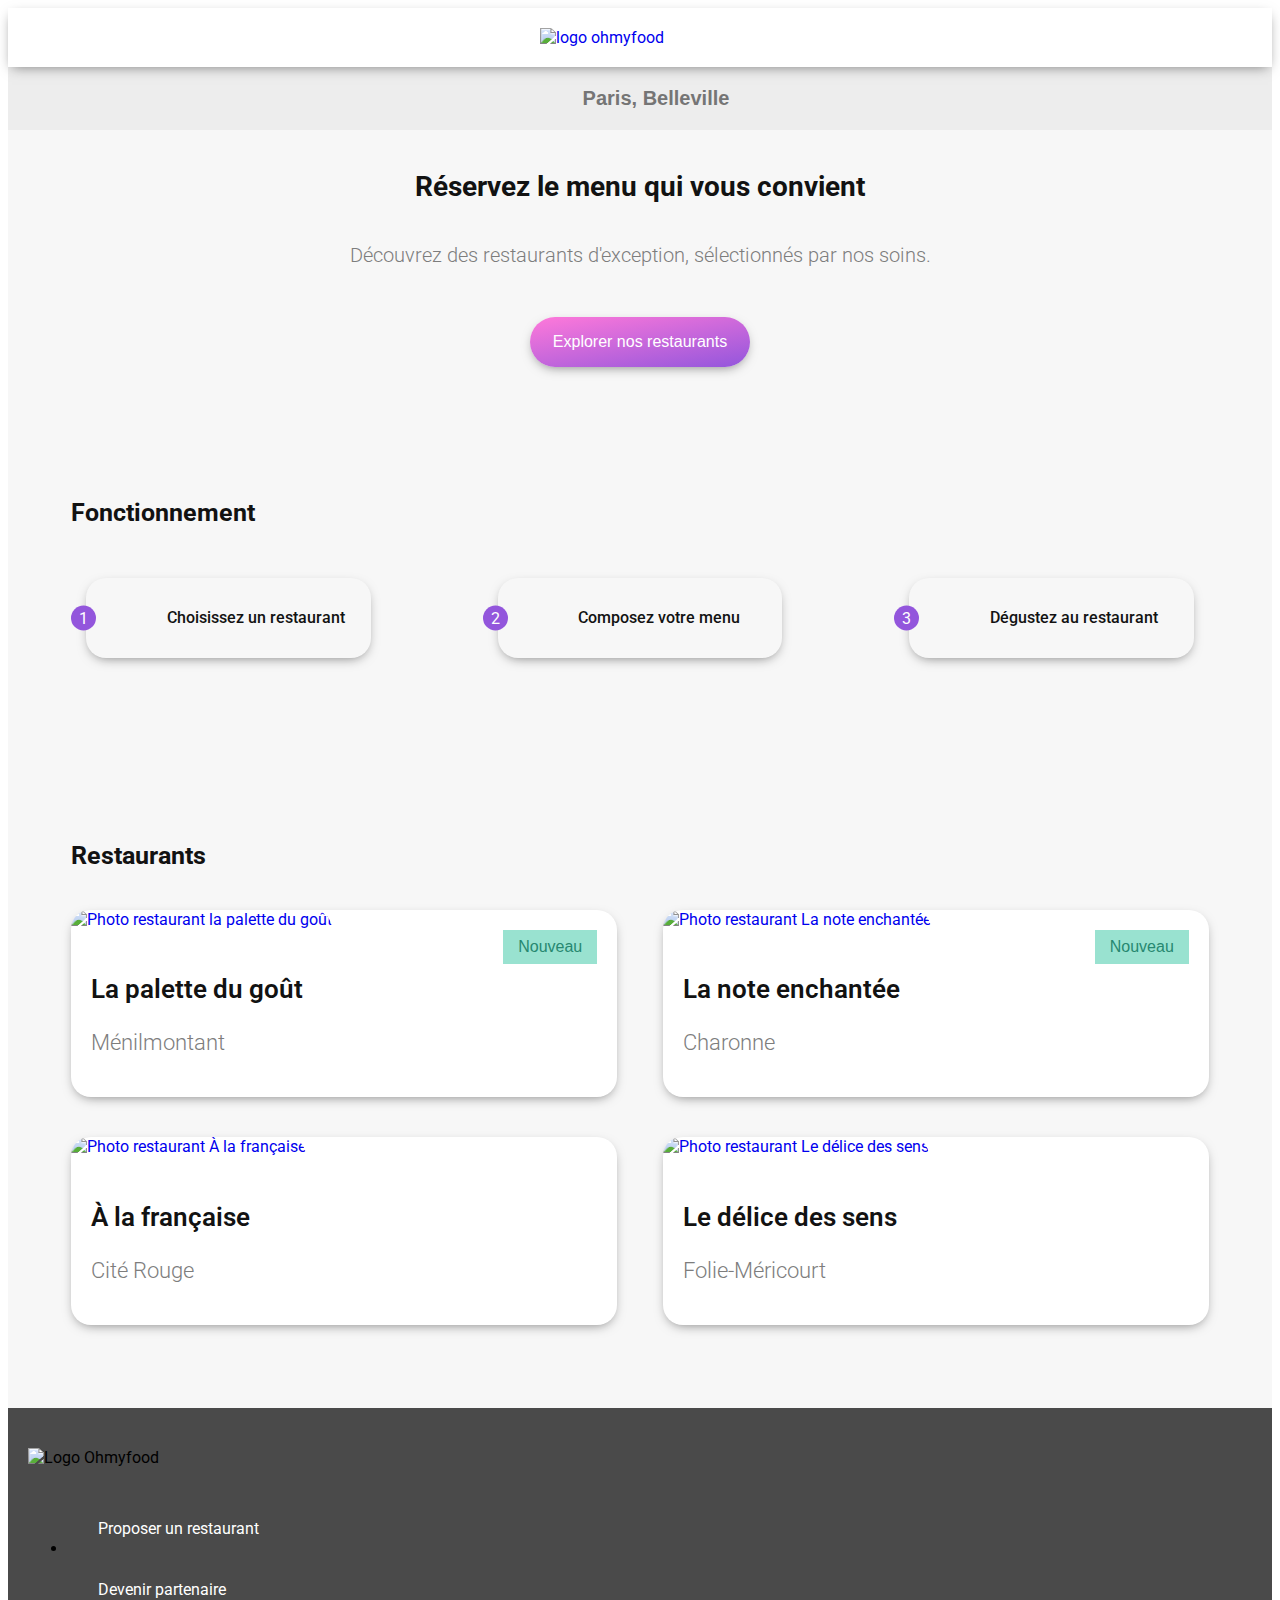
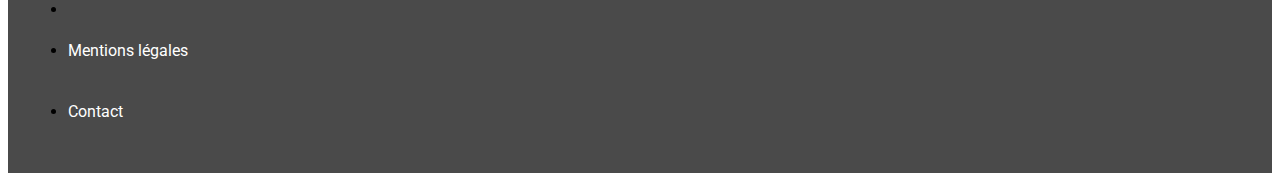
==== commit 41499fc7: "Avancement sur la page de menu la palette du gout" ====
--- a/index.html
+++ b/index.html
@@ -19,10 +19,11 @@
     </header>
 
     <main>
-        <div class="location">
-            <i class="fa-solid fa-location-dot"></i>
-            <p>Paris, Belleville</p>
-        </div>
+        <form class="location">
+            <label for="citysearch"><i class="fa-solid fa-location-dot"></i></label>
+            <input type="search" id="citysearch" name="citysearch" placeholder="Paris, Belleville">
+
+        </form>
 
         <section class="menu_exploration">
             <h1>Réservez le menu qui vous convient</h1>
@@ -57,17 +58,18 @@
             <h2>Restaurants</h2>
 
             <article class="restaurant_article">
-                <a href="#">
+                <a href="Menu_la_palette_du_gout.html">
                     <img src="Content/images/restaurants/jay-wennington-N_Y88TWmGwA-unsplash.jpg"
                         alt="Photo restaurant la palette du goût">
                     <button class="btn_new">Nouveau</button>
-                    <div>
-                        <h3>La palette du goût</h3>
-                        <p>Ménilmontant</p>
-                    </div>
                 </a>
-                <i class="btn_heart fa-solid fa-heart"></i>
+                <a class="restaurant_details" href="#">
+                    <h3>La palette du goût</h3>
+                    <p>Ménilmontant</p>
+                </a>
 
+                <i class="btn_heart fa-regular fa-heart "></i>
+                <i class="btn_heart is-liked fa-solid fa-heart"></i>
             </article>
 
             <article class="restaurant_article">
@@ -75,39 +77,39 @@
                     <img src="Content/images/restaurants/stil-u2Lp8tXIcjw-unsplash.jpg"
                         alt="Photo restaurant La note enchantée">
                     <button class="btn_new">Nouveau</button>
-                    <div>
-                        <h3>La note enchantée </h3>
-                        <p>Charonne</p>
-                    </div>
+                </a>
+                <a class="restaurant_details" href="#">
+                    <h3>La note enchantée </h3>
+                    <p>Charonne</p>
                 </a>
                 <i class="btn_heart fa-regular fa-heart "></i>
+                <i class="btn_heart is-liked fa-solid fa-heart"></i>
             </article>
 
             <article class="restaurant_article">
                 <a href="#">
                     <img src="Content/images/restaurants/toa-heftiba-DQKerTsQwi0-unsplash.jpg"
                         alt="Photo restaurant À la française">
-
-                    <div>
-                        <h3>À la française </h3>
-                        <p>Cité Rouge</p>
-                    </div>
                 </a>
-                <i class="btn_heart fa-solid fa-heart"></i>
+                <a class="restaurant_details" href="#">
+                    <h3>À la française </h3>
+                    <p>Cité Rouge</p>
+                </a>
+                <i class="btn_heart fa-regular fa-heart "></i>
+                <i class="btn_heart is-liked fa-solid fa-heart"></i>
             </article>
 
             <article class="restaurant_article">
                 <a href="#">
                     <img src="Content/images/restaurants/louis-hansel-shotsoflouis-qNBGVyOCY8Q-unsplash.jpg"
                         alt="Photo restaurant Le délice des sens">
-
-                    <div>
-                        <h3>Le délice des sens </h3>
-                        <p>Folie-Méricourt</p>
-
-                    </div>
                 </a>
-                <i class="btn_heart fa-solid fa-heart"></i>
+                <a class="restaurant_details" href="#">
+                    <h3>Le délice des sens </h3>
+                    <p>Folie-Méricourt</p>
+                </a>
+                <i class="btn_heart fa-regular fa-heart "></i>
+                <i class="btn_heart is-liked fa-solid fa-heart"></i>
             </article>
 
         </section>
--- a/css/main.css
+++ b/css/main.css
@@ -62,147 +62,41 @@
   }
 }
 
-@-webkit-keyframes hearthover {
-  0% {
-    -webkit-animation-timing-function: ease-out;
-            animation-timing-function: ease-out;
-    -webkit-transform: scale(1);
-            transform: scale(1);
-    -webkit-transform-origin: center center;
-            transform-origin: center center;
-  }
-  10% {
-    -webkit-animation-timing-function: ease-in;
-            animation-timing-function: ease-in;
-    -webkit-transform: scale(0.91);
-            transform: scale(0.91);
-  }
-  17% {
-    -webkit-animation-timing-function: ease-out;
-            animation-timing-function: ease-out;
-    -webkit-transform: scale(0.98);
-            transform: scale(0.98);
-  }
-  33% {
-    -webkit-animation-timing-function: ease-in;
-            animation-timing-function: ease-in;
-    -webkit-transform: scale(0.87);
-            transform: scale(0.87);
-  }
-  45% {
-    -webkit-animation-timing-function: ease-out;
-            animation-timing-function: ease-out;
-    -webkit-transform: scale(1);
-            transform: scale(1);
-  }
-}
-
-@keyframes hearthover {
-  0% {
-    -webkit-animation-timing-function: ease-out;
-            animation-timing-function: ease-out;
-    -webkit-transform: scale(1);
-            transform: scale(1);
-    -webkit-transform-origin: center center;
-            transform-origin: center center;
-  }
-  10% {
-    -webkit-animation-timing-function: ease-in;
-            animation-timing-function: ease-in;
-    -webkit-transform: scale(0.91);
-            transform: scale(0.91);
-  }
-  17% {
-    -webkit-animation-timing-function: ease-out;
-            animation-timing-function: ease-out;
-    -webkit-transform: scale(0.98);
-            transform: scale(0.98);
-  }
-  33% {
-    -webkit-animation-timing-function: ease-in;
-            animation-timing-function: ease-in;
-    -webkit-transform: scale(0.87);
-            transform: scale(0.87);
-  }
-  45% {
-    -webkit-animation-timing-function: ease-out;
-            animation-timing-function: ease-out;
-    -webkit-transform: scale(1);
-            transform: scale(1);
-  }
-}
-
 @-webkit-keyframes heart-is-liked {
   0% {
+    opacity: 30%;
     background: linear-gradient(170deg, #FF79DA, #9356DC);
     -webkit-background-clip: text;
     color: transparent;
-    -webkit-transform: scale3d(1, 1, 1);
-            transform: scale3d(1, 1, 1);
-  }
-  30% {
-    -webkit-transform: scale3d(1.25, 0.75, 1);
-            transform: scale3d(1.25, 0.75, 1);
-  }
-  40% {
-    -webkit-transform: scale3d(0.75, 1.25, 1);
-            transform: scale3d(0.75, 1.25, 1);
-  }
-  50% {
-    -webkit-transform: scale3d(1.15, 0.85, 1);
-            transform: scale3d(1.15, 0.85, 1);
-  }
-  65% {
-    -webkit-transform: scale3d(0.95, 1.05, 1);
-            transform: scale3d(0.95, 1.05, 1);
-  }
-  75% {
-    -webkit-transform: scale3d(1.05, 0.95, 1);
-            transform: scale3d(1.05, 0.95, 1);
+    -webkit-transform: scale(1);
+            transform: scale(1);
   }
   100% {
+    opacity: 100%;
     background: linear-gradient(170deg, #FF79DA, #9356DC);
     -webkit-background-clip: text;
     color: transparent;
-    -webkit-transform: scale3d(1, 1, 1);
-            transform: scale3d(1, 1, 1);
+    -webkit-transform: scale(1.02);
+            transform: scale(1.02);
   }
 }
 
 @keyframes heart-is-liked {
   0% {
+    opacity: 30%;
     background: linear-gradient(170deg, #FF79DA, #9356DC);
     -webkit-background-clip: text;
     color: transparent;
-    -webkit-transform: scale3d(1, 1, 1);
-            transform: scale3d(1, 1, 1);
-  }
-  30% {
-    -webkit-transform: scale3d(1.25, 0.75, 1);
-            transform: scale3d(1.25, 0.75, 1);
-  }
-  40% {
-    -webkit-transform: scale3d(0.75, 1.25, 1);
-            transform: scale3d(0.75, 1.25, 1);
-  }
-  50% {
-    -webkit-transform: scale3d(1.15, 0.85, 1);
-            transform: scale3d(1.15, 0.85, 1);
-  }
-  65% {
-    -webkit-transform: scale3d(0.95, 1.05, 1);
-            transform: scale3d(0.95, 1.05, 1);
-  }
-  75% {
-    -webkit-transform: scale3d(1.05, 0.95, 1);
-            transform: scale3d(1.05, 0.95, 1);
+    -webkit-transform: scale(1);
+            transform: scale(1);
   }
   100% {
+    opacity: 100%;
     background: linear-gradient(170deg, #FF79DA, #9356DC);
     -webkit-background-clip: text;
     color: transparent;
-    -webkit-transform: scale3d(1, 1, 1);
-            transform: scale3d(1, 1, 1);
+    -webkit-transform: scale(1.02);
+            transform: scale(1.02);
   }
 }
 
@@ -226,9 +120,10 @@
 }
 
 header {
-  -webkit-box-shadow: 0px 2px 10px -6px #7D7D7D;
-          box-shadow: 0px 2px 10px -6px #7D7D7D;
-  z-index: z;
+  -webkit-box-shadow: 0px 4px 12px -4px #7D7D7D;
+          box-shadow: 0px 4px 12px -4px #7D7D7D;
+  position: relative;
+  z-index: 2;
 }
 
 header img {
@@ -236,7 +131,7 @@
   width: 200px;
   height: auto;
   margin: auto;
-  padding: 30px 0;
+  padding: 20px 0;
 }
 
 .footer {
@@ -279,8 +174,8 @@
   border-radius: 25px;
   font-size: 16px;
   font-weight: 300;
-  -webkit-box-shadow: 0px 4px 12px -6px #7D7D7D;
-          box-shadow: 0px 4px 12px -6px #7D7D7D;
+  -webkit-box-shadow: 0px 4px 12px -4px #7D7D7D;
+          box-shadow: 0px 4px 12px -4px #7D7D7D;
 }
 
 .btn-pink:not(:hover) {
@@ -309,8 +204,8 @@
   height: 80px;
   margin: 30px 15px;
   border-radius: 20px;
-  -webkit-box-shadow: 0px 4px 12px -6px #7D7D7D;
-          box-shadow: 0px 4px 12px -6px #7D7D7D;
+  -webkit-box-shadow: 0px 4px 12px -4px #7D7D7D;
+          box-shadow: 0px 4px 12px -4px #7D7D7D;
 }
 
 .instructions_step span {
@@ -349,11 +244,11 @@
   color: #121212;
 }
 
-.instructions_step:nth-child(4) {
+.instructions_step:hover {
   background: #f4eefc;
 }
 
-.instructions_step:nth-child(4) i {
+.instructions_step:hover i {
   color: #9356DC;
 }
 
@@ -367,47 +262,58 @@
 }
 
 .btn_heart {
-  position: absolute;
-  bottom: 5%;
-  right: 2%;
   font-size: 30px;
-  margin: 20px;
-  color: #121212;
-  -webkit-transform: translate(0%, 0%);
-          transform: translate(0%, 0%);
+  margin: 20px 25px;
   color: #7D7D7D;
 }
 
-.btn_heart:hover {
+.is-liked {
+  opacity: 0%;
+}
+
+.is-liked:hover {
   cursor: pointer;
-  -webkit-animation: hearthover 2s ease 0s infinite normal forwards;
-          animation: hearthover 2s ease 0s infinite normal forwards;
-}
-
-.btn_heart:active {
-  cursor: pointer;
-  -webkit-animation: heart-is-liked 2s ease 0s 1 normal forwards;
-          animation: heart-is-liked 2s ease 0s 1 normal forwards;
+  -webkit-animation: heart-is-liked 300ms ease 0s 1 normal forwards;
+          animation: heart-is-liked 300ms ease 0s 1 normal forwards;
 }
 
 .restaurant_article {
+  position: relative;
   height: auto;
   margin: 20px 0;
-  position: relative;
+  display: -webkit-box;
+  display: -ms-flexbox;
+  display: flex;
+  -webkit-box-orient: horizontal;
+  -webkit-box-direction: normal;
+      -ms-flex-direction: row;
+          flex-direction: row;
+  -ms-flex-wrap: wrap;
+      flex-wrap: wrap;
+  -webkit-box-align: center;
+      -ms-flex-align: center;
+          align-items: center;
+  -webkit-box-pack: justify;
+      -ms-flex-pack: justify;
+          justify-content: space-between;
   border-radius: 20px;
-  -webkit-box-shadow: 0px 4px 12px -6px #7D7D7D;
-          box-shadow: 0px 4px 12px -6px #7D7D7D;
+  -webkit-box-shadow: 0px 4px 12px -4px #7D7D7D;
+          box-shadow: 0px 4px 12px -4px #7D7D7D;
   background-color: white;
 }
 
-.restaurant_article .btn_new {
+.restaurant_article a {
+  width: 100%;
+}
+
+.restaurant_article a .btn_new {
   position: absolute;
   top: 0%;
   right: 0%;
   margin: 20px;
 }
 
-.restaurant_article img {
+.restaurant_article a img {
   width: 100%;
   height: 180px;
   -o-object-fit: cover;
@@ -416,27 +322,32 @@
   border-top-right-radius: 20px;
 }
 
-.restaurant_article div {
-  width: 100%;
+.restaurant_article .restaurant_details {
   font-size: 22px;
-  width: 50%;
+  width: 55%;
   margin: 20px;
 }
 
-.restaurant_article div h3 {
+.restaurant_article .restaurant_details h3 {
   font-weight: 600;
   color: #121212;
 }
 
-.restaurant_article div p {
+.restaurant_article .restaurant_details p {
   font-weight: 300;
   margin-top: 10px;
   color: #7D7D7D;
 }
 
+.restaurant_article i {
+  position: absolute;
+  right: 2%;
+  bottom: 5%;
+}
+
 .location {
   position: relative;
-  z-index: -1;
+  z-index: 1;
   display: -webkit-box;
   display: -ms-flexbox;
   display: flex;
@@ -451,18 +362,25 @@
       -ms-flex-pack: center;
           justify-content: center;
   background-color: #EDEDED;
-  padding: 20px 0;
-}
-
-.location i,
-.location p {
-  padding: 0 10px;
+  padding: 10px 0;
+}
+
+.location label {
+  font-size: 22px;
+  margin-left: 50px;
+}
+
+.location input {
+  border: none;
+  background-color: #EDEDED;
   font-size: 20px;
-}
-
-.location p {
-  font-weight: 500;
-  color: #7D7D7D;
+  font-weight: 600;
+  text-align: center;
+  padding: 10px 0;
+}
+
+.location input:focus {
+  outline: none;
 }
 
 .menu_exploration {
@@ -534,14 +452,22 @@
   background-color: #F7F7F7;
 }
 
-img {
-  height: 250px;
+.main_title_container {
+  position: relative;
+}
+
+.main_title_container img {
+  height: 300px;
   width: 100%;
   -o-object-fit: cover;
      object-fit: cover;
 }
 
-.main_title {
+.main_title_container .main_title {
+  position: absolute;
+  bottom: -40px;
+  width: 92%;
+  margin: auto;
   display: -webkit-box;
   display: -ms-flexbox;
   display: flex;
@@ -552,23 +478,28 @@
   -webkit-box-align: center;
       -ms-flex-align: center;
           align-items: center;
-  position: relative;
-  border-top-left-radius: 30px;
-  border-top-right-radius: 30px;
-}
-
-.main_title h2 {
+  -webkit-box-pack: justify;
+      -ms-flex-pack: justify;
+          justify-content: space-between;
+  padding: 15px 4%;
+  border-radius: 40px;
+  background-color: #F7F7F7;
+}
+
+.main_title_container .main_title h1 {
+  font-size: 28px;
   font-family: 'shrikhand', cursive;
-  padding: 30px 10px;
+  color: #121212;
 }
 
 .menu_container {
-  width: 96%;
-  margin: auto;
-}
-
-.menu_container h3 {
+  width: 92%;
+  margin: 40px auto;
+}
+
+.menu_container h2 {
   font-size: 18px;
+  font-weight: 400;
   color: #7D7D7D;
 }
 
@@ -579,8 +510,6 @@
 }
 
 .menu_container .menu_options {
-  -webkit-box-shadow: 0px 4px 12px -6px #7D7D7D;
-          box-shadow: 0px 4px 12px -6px #7D7D7D;
   display: -webkit-box;
   display: -ms-flexbox;
   display: flex;
@@ -588,14 +517,33 @@
   -webkit-box-direction: normal;
       -ms-flex-direction: row;
           flex-direction: row;
-  padding: 20px;
+  -webkit-box-pack: justify;
+      -ms-flex-pack: justify;
+          justify-content: space-between;
+  -webkit-box-align: end;
+      -ms-flex-align: end;
+          align-items: flex-end;
+  -webkit-box-shadow: 0px 4px 12px -4px #7D7D7D;
+          box-shadow: 0px 4px 12px -4px #7D7D7D;
   margin: 20px auto;
   border-radius: 15px;
   background-color: white;
-}
-
-.menu_container .menu_options h4 {
-  width: 80%;
+  padding: 15px;
+}
+
+.menu_container .menu_options h3 {
+  font-weight: 600;
+  font-size: 18px;
+  padding: 0 0 8px 0;
+}
+
+.menu_container .menu_options p {
+  font-size: 15px;
+  font-weight: 300;
+}
+
+.menu_container .menu_options span {
+  font-weight: 600;
 }
 
 @media (min-width: 992px) {
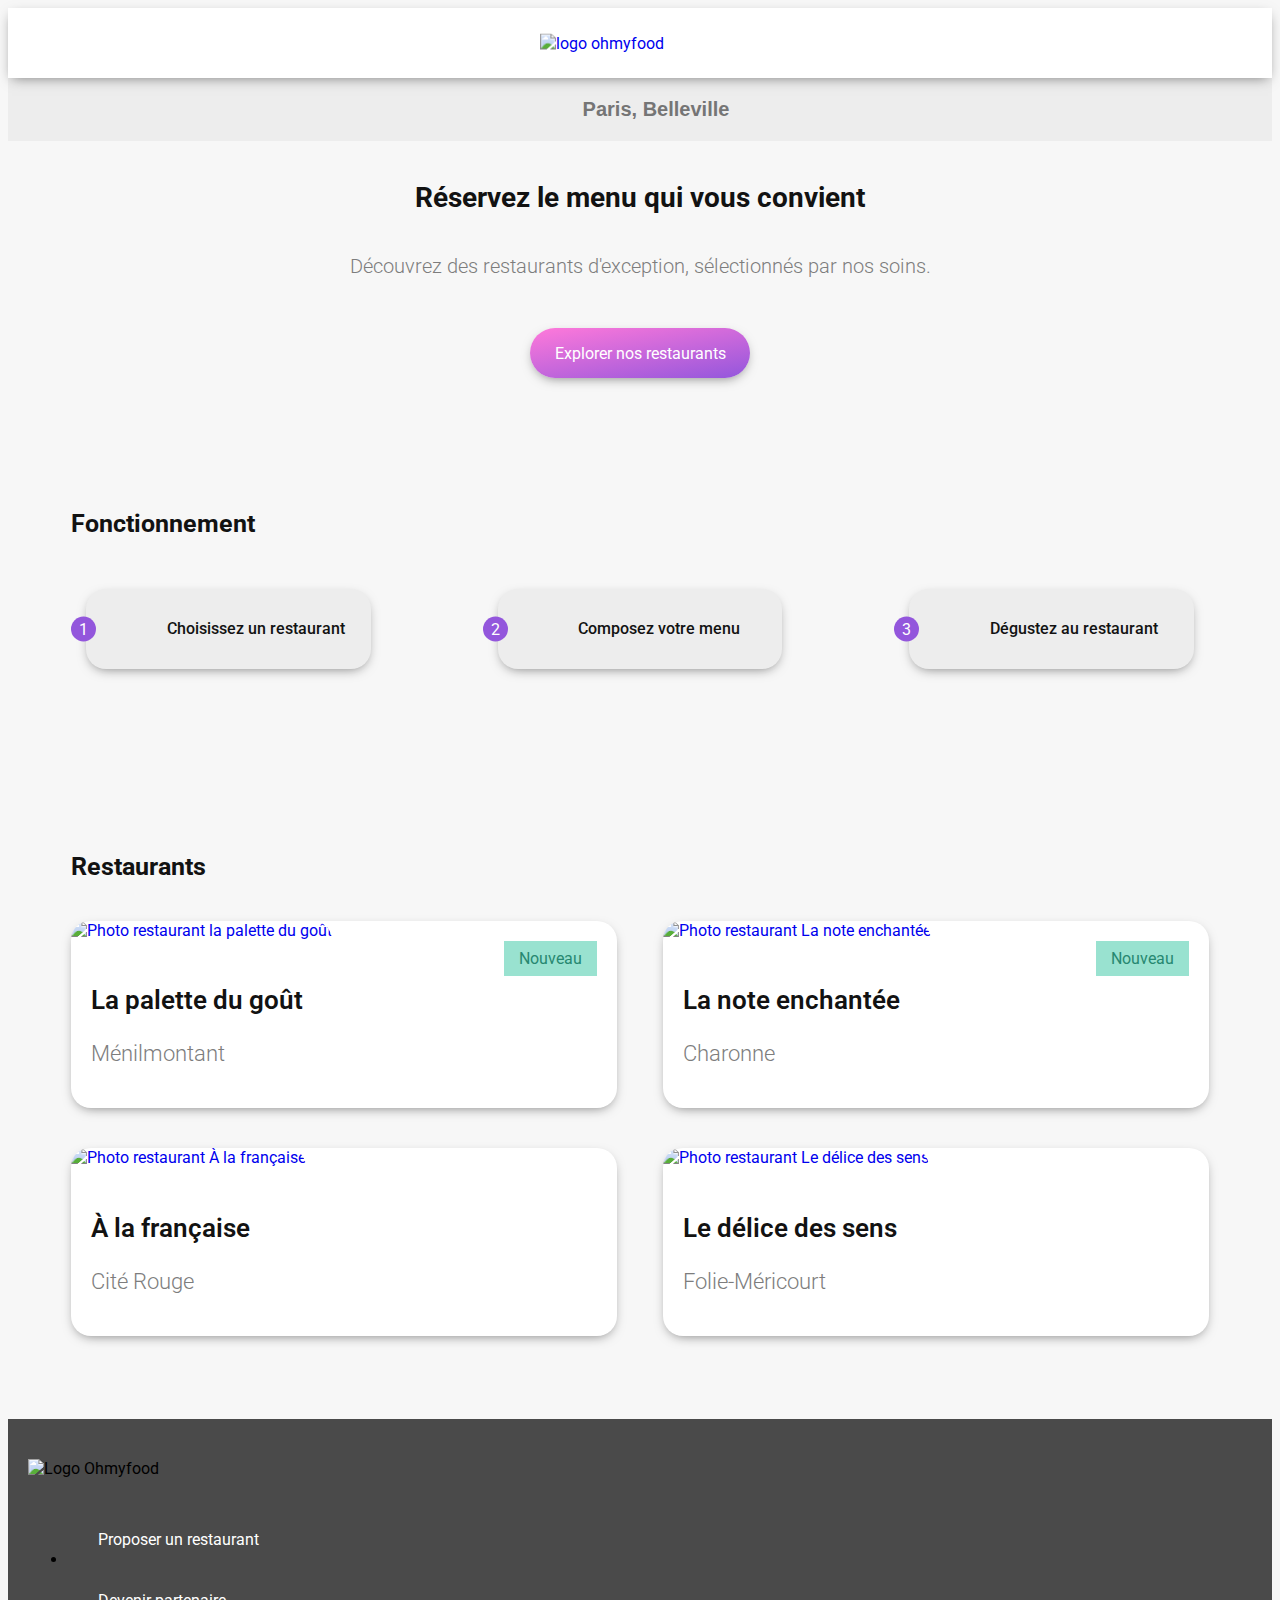
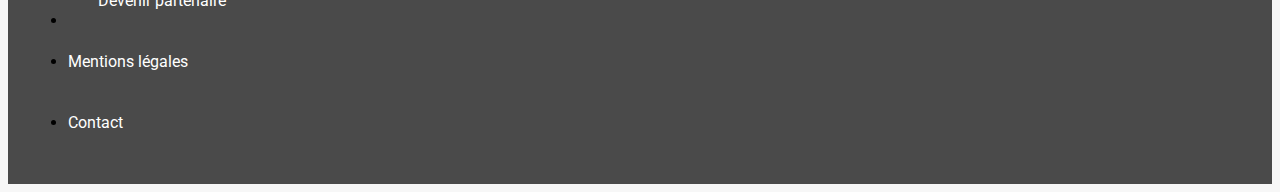
==== commit 14db99b5: "supression du dossier html" ====
--- a/index.html
+++ b/index.html
@@ -5,16 +5,18 @@
     <meta charset="UTF-8">
     <meta http-equiv="X-UA-Compatible" content="IE=edge">
     <meta name="viewport" content="width=device-width, initial-scale=1.0">
-    <link rel="stylesheet" href="css/normalise.css">
-    <link rel="stylesheet" href="css/main.css">
+    <link rel="stylesheet" href="../css/normalise.css">
+    <link rel="stylesheet" href="../css/main.css">
     <script src="https://kit.fontawesome.com/1bbc083b7a.js" crossorigin="anonymous"></script>
     <title>Ohmyfood</title>
 </head>
 
 <body>
+    <div class="loader"></div>
+
     <header>
         <nav>
-            <a href="#"><img src="Content/images/logo/ohmyfood.png" alt="logo ohmyfood"></a>
+            <a href="#"><img src="../Content/images/logo/ohmyfood.png" alt="logo ohmyfood"></a>
         </nav>
     </header>
 
@@ -22,13 +24,12 @@
         <form class="location">
             <label for="citysearch"><i class="fa-solid fa-location-dot"></i></label>
             <input type="search" id="citysearch" name="citysearch" placeholder="Paris, Belleville">
-
         </form>
 
         <section class="menu_exploration">
             <h1>Réservez le menu qui vous convient</h1>
             <p>Découvrez des restaurants d'exception, sélectionnés par nos soins.</p>
-            <a href="#restaurants"><button class="btn_exploration btn-pink">Explorer nos restaurants</button></a>
+            <a href="#restaurants"><span class="btn_exploration btn-pink">Explorer nos restaurants</span></a>
         </section>
 
         <section class="instructions">
@@ -59,9 +60,9 @@
 
             <article class="restaurant_article">
                 <a href="Menu_la_palette_du_gout.html">
-                    <img src="Content/images/restaurants/jay-wennington-N_Y88TWmGwA-unsplash.jpg"
+                    <img src="../Content/images/restaurants/jay-wennington-N_Y88TWmGwA-unsplash.jpg"
                         alt="Photo restaurant la palette du goût">
-                    <button class="btn_new">Nouveau</button>
+                    <span class="btn_new">Nouveau</span>
                 </a>
                 <a class="restaurant_details" href="#">
                     <h3>La palette du goût</h3>
@@ -74,9 +75,9 @@
 
             <article class="restaurant_article">
                 <a href="#">
-                    <img src="Content/images/restaurants/stil-u2Lp8tXIcjw-unsplash.jpg"
+                    <img src="../Content/images/restaurants/stil-u2Lp8tXIcjw-unsplash.jpg"
                         alt="Photo restaurant La note enchantée">
-                    <button class="btn_new">Nouveau</button>
+                    <span class="btn_new">Nouveau</span>
                 </a>
                 <a class="restaurant_details" href="#">
                     <h3>La note enchantée </h3>
@@ -88,7 +89,7 @@
 
             <article class="restaurant_article">
                 <a href="#">
-                    <img src="Content/images/restaurants/toa-heftiba-DQKerTsQwi0-unsplash.jpg"
+                    <img src="../Content/images/restaurants/toa-heftiba-DQKerTsQwi0-unsplash.jpg"
                         alt="Photo restaurant À la française">
                 </a>
                 <a class="restaurant_details" href="#">
@@ -101,7 +102,7 @@
 
             <article class="restaurant_article">
                 <a href="#">
-                    <img src="Content/images/restaurants/louis-hansel-shotsoflouis-qNBGVyOCY8Q-unsplash.jpg"
+                    <img src="../Content/images/restaurants/louis-hansel-shotsoflouis-qNBGVyOCY8Q-unsplash.jpg"
                         alt="Photo restaurant Le délice des sens">
                 </a>
                 <a class="restaurant_details" href="#">
@@ -117,7 +118,7 @@
 
     <footer>
         <div class="footer">
-            <img src="Content/images/logo/ohmyfood@2x.svg" alt="Logo Ohmyfood">
+            <img src="../Content/images/logo/ohmyfood@2x.svg" alt="Logo Ohmyfood">
             <ul>
                 <li>
                     <a href="#">
--- a/css/main.css
+++ b/css/main.css
@@ -100,6 +100,92 @@
   }
 }
 
+@-webkit-keyframes loader {
+  from {
+    opacity: 100%;
+    visibility: visible;
+    -webkit-transform: rotate(0turn);
+            transform: rotate(0turn);
+  }
+  to {
+    opacity: 100%;
+    visibility: visible;
+    -webkit-transform: rotate(1turn);
+            transform: rotate(1turn);
+  }
+}
+
+@keyframes loader {
+  from {
+    opacity: 100%;
+    visibility: visible;
+    -webkit-transform: rotate(0turn);
+            transform: rotate(0turn);
+  }
+  to {
+    opacity: 100%;
+    visibility: visible;
+    -webkit-transform: rotate(1turn);
+            transform: rotate(1turn);
+  }
+}
+
+@-webkit-keyframes loader-visibility {
+  0% {
+    opacity: 100%;
+    visibility: visible;
+  }
+  80% {
+    opacity: 100%;
+    visibility: visible;
+  }
+  100% {
+    opacity: 0%;
+    visibility: visible;
+  }
+}
+
+@keyframes loader-visibility {
+  0% {
+    opacity: 100%;
+    visibility: visible;
+  }
+  80% {
+    opacity: 100%;
+    visibility: visible;
+  }
+  100% {
+    opacity: 0%;
+    visibility: visible;
+  }
+}
+
+@-webkit-keyframes arrow-back-to-home {
+  0% {
+    opacity: 1;
+    -webkit-transform: translate(-50%, -50%);
+            transform: translate(-50%, -50%);
+  }
+  100% {
+    opacity: 0;
+    -webkit-transform: translate(-90%, -50%);
+            transform: translate(-90%, -50%);
+  }
+}
+
+@keyframes arrow-back-to-home {
+  0% {
+    opacity: 1;
+    -webkit-transform: translate(-50%, -50%);
+            transform: translate(-50%, -50%);
+  }
+  100% {
+    opacity: 0;
+    -webkit-transform: translate(-90%, -50%);
+            transform: translate(-90%, -50%);
+  }
+}
+
 html {
   -webkit-box-sizing: border-box;
           box-sizing: border-box;
@@ -126,12 +212,35 @@
   z-index: 2;
 }
 
-header img {
-  display: block;
+header nav {
+  background-color: white;
+  position: relative;
+  height: 70px;
+}
+
+header nav img {
   width: 200px;
   height: auto;
-  margin: auto;
-  padding: 20px 0;
+  position: absolute;
+  top: 50%;
+  left: 50%;
+  -webkit-transform: translate(-50%, -50%);
+          transform: translate(-50%, -50%);
+}
+
+header nav i {
+  font-size: 20px;
+  position: absolute;
+  top: 50%;
+  left: 8%;
+  -webkit-transform: translate(-50%, -50%);
+          transform: translate(-50%, -50%);
+  color: #121212;
+}
+
+header nav i:hover {
+  -webkit-animation: arrow-back-to-home 1s ease 0s 1 normal forwards;
+          animation: arrow-back-to-home 1s ease 0s 1 normal forwards;
 }
 
 .footer {
@@ -173,7 +282,16 @@
   height: 50px;
   border-radius: 25px;
   font-size: 16px;
-  font-weight: 300;
+  font-weight: 400;
+  display: -webkit-box;
+  display: -ms-flexbox;
+  display: flex;
+  -webkit-box-align: center;
+      -ms-flex-align: center;
+          align-items: center;
+  -webkit-box-pack: center;
+      -ms-flex-pack: center;
+          justify-content: center;
   -webkit-box-shadow: 0px 4px 12px -4px #7D7D7D;
           box-shadow: 0px 4px 12px -4px #7D7D7D;
 }
@@ -200,7 +318,7 @@
   -webkit-box-align: center;
       -ms-flex-align: center;
           align-items: center;
-  background-color: #F7F7F7;
+  background-color: #EDEDED;
   height: 80px;
   margin: 30px 15px;
   border-radius: 20px;
@@ -265,6 +383,7 @@
   font-size: 30px;
   margin: 20px 25px;
   color: #7D7D7D;
+  position: absolute;
 }
 
 .is-liked {
@@ -340,9 +459,41 @@
 }
 
 .restaurant_article i {
-  position: absolute;
   right: 2%;
   bottom: 5%;
+}
+
+.loader {
+  position: fixed;
+  width: 100vw;
+  height: 100vh;
+  display: -webkit-box;
+  display: -ms-flexbox;
+  display: flex;
+  -webkit-box-align: center;
+      -ms-flex-align: center;
+          align-items: center;
+  -webkit-box-pack: center;
+      -ms-flex-pack: center;
+          justify-content: center;
+  background-color: white;
+  z-index: 3;
+  opacity: 0%;
+  visibility: hidden;
+  -webkit-animation: loader-visibility 2s ease;
+          animation: loader-visibility 2s ease;
+}
+
+.loader::after {
+  content: "";
+  width: 125px;
+  height: 125px;
+  border: 15px solid white;
+  border-top-color: #9356DC;
+  border-right-color: #9356DC;
+  border-radius: 50%;
+  -webkit-animation: loader 1s ease infinite;
+          animation: loader 1s ease infinite;
 }
 
 .location {
@@ -448,7 +599,7 @@
   margin: 40px 0 20px 0;
 }
 
-main {
+body {
   background-color: #F7F7F7;
 }
 
@@ -490,11 +641,17 @@
   font-size: 28px;
   font-family: 'shrikhand', cursive;
   color: #121212;
+  overflow: hidden;
+}
+
+.main_title_container .main_title i {
+  right: 5%;
 }
 
 .menu_container {
   width: 92%;
-  margin: 40px auto;
+  margin: 40px auto 0 auto;
+  height: auto;
 }
 
 .menu_container h2 {
@@ -591,3 +748,9 @@
     width: 48%;
   }
 }
+
+@media (max-width: 370px) {
+  .main_title_container h1 {
+    color: wheat;
+  }
+}
